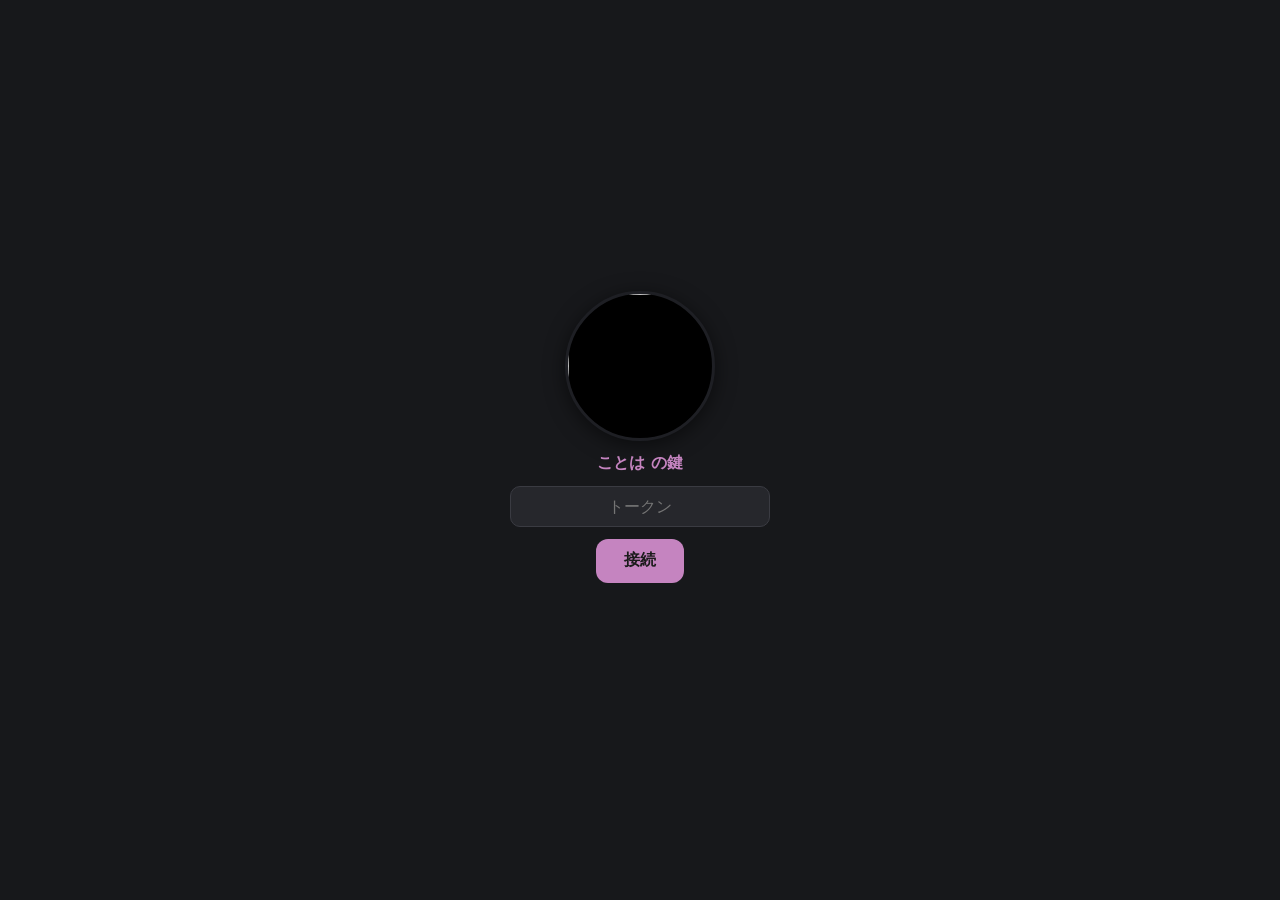
==== kotoha/static/index.html @ c05416b4 "ことは: 初回コミット 軽量なAIパートナー「ことは」の初期実装一式。 CUI/Web両対応のチャット、二層記憶（エピソード/意味）、タグ想起、 バックグラウンド固定化、Tailscale Serve" ====
<!doctype html>
<html lang="ja">
<head>
  <meta charset="utf-8">
  <meta name="viewport" content="width=device-width, initial-scale=1, viewport-fit=cover">
  <meta name="theme-color" content="#17181b">
  <meta name="apple-mobile-web-app-capable" content="yes">
  <meta name="apple-mobile-web-app-status-bar-style" content="black-translucent">
  <link rel="manifest" href="/static/manifest.webmanifest">
  <link rel="apple-touch-icon" href="/static/kotoha.png">
  <title>ことは</title>

  <style>
    :root {
      color-scheme: dark;

      --bg: #17181b;
      --panel: #1e1f24;
      --line: #2c2d33;
      --ink: #e9e7e2;
      --muted: #8a8a8a;
      --accent: #c584c0;

      --user-bg: #565b64;
      --ai-bg: #232429;
      --ai-line: #35363d;
      --input-bg: #26272c;
      --input-line: #3a3b42;

      --radius-sm: 8px;
      --radius-md: 12px;
      --radius-lg: 14px;

      --chat-max-width: 860px;
      --input-max-height: 120px;
    }

    *,
    *::before,
    *::after {
      box-sizing: border-box;
      margin: 0;
      padding: 0;
    }

    /* ===== Base ===== */
    html,
    body {
      width: 100%;
      height: 100%;
      overflow: hidden;
    }

    body {
      height: 100%;
      background: var(--bg);

      font-family:
        system-ui,
        -apple-system,
        BlinkMacSystemFont,
        "Segoe UI",
        "Hiragino Sans",
        "Noto Sans JP",
        sans-serif;

      display: flex;
      flex-direction: column;
      color: var(--ink);
    }

    #appShell {
      position: relative;

      width: 100%;
      height: var(--vv-height, 100dvh);

      display: flex;
      flex-direction: column;
      overflow: hidden;

      transform: translateY(var(--vv-top, 0px));
    }

    button,
    input,
    textarea {
      font: inherit;
    }

    /* ===== Header / Avatar ===== */
    header {
      flex: none;
      position: relative;
      z-index: 10;
      display: flex;
      align-items: center;
      justify-content: space-between;

      padding: 6px max(14px, env(safe-area-inset-right));
      padding-top: calc(6px + env(safe-area-inset-top));
      padding-left: max(14px, env(safe-area-inset-left));

      border-bottom: 1px solid #ffffff12;
      background: #1e1f24cc;
      backdrop-filter: blur(20px) saturate(140%);
      -webkit-backdrop-filter: blur(20px) saturate(140%);
    }
    
    .mini-avatar {
      flex: none;
      height: 140px;
      overflow: hidden;
      background: var(--bg);
    }

    .mini-avatar img {
      display: block;
      width: 100%;
      height: 100%;
      
      object-fit: contain;
      object-position: center bottom;
      transform-origin: center bottom;
      transition: opacity .2s ease;
    }

    .mini-avatar img.avatar-react {
      animation: avatar-react .28s ease-out;
    }

    .mini-avatar img.avatar-tap {
      animation: avatar-tap .18s ease-out;
    }

    @keyframes avatar-react {
      0%, 100% { transform: scale(1); }
      50%      { transform: scale(1.008); }
    }

    @keyframes avatar-tap {
      0%   { transform: scale(1); }
      50%  { transform: scale(.985); }
      100% { transform: scale(1); }
    }

    .h-left {
      display: flex;
      align-items: center;
      gap: 10px;
      min-height: 44px;

      border: 0;
      padding: 0;
      background: transparent;
      color: var(--accent);

      font-weight: 600;
      cursor: pointer;
    }

    .av {
      flex: none;
      border: 1px solid var(--ai-line);
      border-radius: 50%;
      object-fit: cover;
      object-position: 50% 15%;
      background: #000;
    }

    .h-av {
      width: 34px;
      height: 34px;
    }

    #mode {
      min-width: 0;
      overflow: hidden;
      text-overflow: ellipsis;
      white-space: nowrap;

      font-size: 11px;
      color: #777;
    }

    /* ===== Chat ===== */
    #log {
      flex: 1;
      min-height: 0;
      overflow-y: auto;
      overscroll-behavior: contain;
      scroll-behavior: smooth;

      display: flex;
      flex-direction: column;
      gap: 10px;

      width: 100%;
      max-width: var(--chat-max-width);
      margin: 0 auto;
      padding:
        14px
        max(14px, env(safe-area-inset-right))
        14px
        max(14px, env(safe-area-inset-left));
    }

    .msg {
      padding: 9px 13px;
      border-radius: var(--radius-lg);

      font-size: 16px;
      line-height: 1.55;
      white-space: pre-wrap;
      overflow-wrap: anywhere;
    }

    .msg[data-time]::after {
      content: attr(data-time);
      display: block;
      margin-top: 4px;

      text-align: right;
      font-size: 10px;
      color: var(--muted);
    }

    .user {
      align-self: flex-end;
      max-width: 84%;

      border-bottom-right-radius: 4px;
      background: var(--user-bg);
      color: #fff;
    }

    .user[data-time]::after {
      color: #ffffffaa;
    }

    .ai-row {
      align-self: flex-start;
      display: flex;
      align-items: flex-end;
      gap: 10px;
      max-width: 92%;
    }

    .ai-row .av {
      width: 38px;
      height: 38px;
    }

    .ai-row .msg {
      border: 1px solid var(--ai-line);
      border-bottom-left-radius: 4px;
      background: var(--ai-bg);
    }

    .typing {
      display: flex;
      gap: 5px;
      padding: 14px;
    }

    .typing i {
      width: 7px;
      height: 7px;
      border-radius: 50%;
      background: #9a9aa0;
      animation: typing-dot 1.2s infinite ease-in-out;
    }

    .typing i:nth-child(2) {
      animation-delay: .2s;
    }

    .typing i:nth-child(3) {
      animation-delay: .4s;
    }

    @keyframes typing-dot {
      0%,
      80%,
      100% {
        opacity: .25;
        transform: translateY(0);
      }

      40% {
        opacity: 1;
        transform: translateY(-3px);
      }
    }

    .sys {
      align-self: center;
      padding: 4px 10px;

      border-radius: var(--radius-sm);
      background: #ffffff14;
      color: #999;

      font-size: 12px;
    }

    .date-separator {
      display: flex;
      align-items: center;
      gap: 10px;
      margin: 8px 0;
      color: var(--muted);
      font-size: 11px;
    }

    .date-separator::before,
    .date-separator::after {
      content: "";
      flex: 1;
      height: 1px;
      background: var(--line);
    }

    /* ===== Composer ===== */
    #form {
      flex: none;
      width: 100%;
      padding:
        10px
        max(12px, env(safe-area-inset-right))
        calc(10px + env(safe-area-inset-bottom))
        max(12px, env(safe-area-inset-left));

      border-top: 1px solid var(--line);
      background: var(--panel);
    }

    .form-inner {
      position: relative;
      width: 100%;
      max-width: var(--chat-max-width);
      margin: 0 auto;
    }

    textarea {
      display: block;
      width: 100%;
      min-width: 0;
      max-height: var(--input-max-height);
      resize: none;
      overflow-y: auto;

      padding: 10px 48px 10px 12px;
      border: 1px solid var(--input-line);
      border-radius: 16px;
      outline: none;

      background: var(--input-bg);
      color: var(--ink);

      font-size: 16px;
      line-height: 1.45;
      field-sizing: content;

      transition:
        border-color .15s ease,
        box-shadow .15s ease;
    }

    textarea:focus {
      border-color: var(--accent);
      box-shadow: 0 0 0 2px color-mix(in srgb, var(--accent) 20%, transparent);
    }

    button {
      border: 0;
      color: inherit;
      font: inherit;
      cursor: pointer;
      -webkit-tap-highlight-color: transparent;
    }

    #gatebtn {
      min-width: 88px;
      min-height: 44px;
      padding: 0 18px;
      border-radius: var(--radius-md);
      background: var(--accent);
      color: #1b1b1b;
      font-weight: 600;
    }

    #send {
      position: absolute;
      right: 0;
      bottom: 0;
      width: 44px;
      height: 44px;
      min-width: 44px;
      min-height: 44px;
      padding: 0;
      display: grid;
      place-items: center;
      background: transparent;
      color: #17181b;
    }

    #send::before {
      content: "";
      position: absolute;
      width: 32px;
      height: 32px;
      border-radius: 50%;
      background: var(--accent);
      transition: opacity .15s ease, transform .1s ease;
    }

    #send svg {
      position: relative;
      z-index: 1;
      width: 17px;
      height: 17px;
      fill: none;
      stroke: currentColor;
      stroke-width: 2.2;
      stroke-linecap: round;
      stroke-linejoin: round;
    }

    #send:active::before { transform: scale(.94); }
    #send:disabled { cursor: default; }
    #send:disabled::before { opacity: .4; }

    button:focus-visible,
    input:focus-visible,
    textarea:focus-visible {
      outline: 2px solid var(--ink);
      outline-offset: 2px;
    }

    /* ===== Gate / Settings ===== */
    #gate {
      position: fixed;
      inset: 0;
      z-index: 20;

      display: flex;
      align-items: center;
      justify-content: center;
      flex-direction: column;
      gap: 12px;

      padding:
        calc(20px + env(safe-area-inset-top))
        20px
        calc(20px + env(safe-area-inset-bottom));

      background: var(--bg);
    }

    .gate-av {
      width: 150px;
      height: 150px;

      border: 3px solid var(--panel);
      box-shadow: 0 4px 20px #0008;
    }

    #gate .t {
      color: var(--accent);
      font-weight: 600;
    }

    #gate input {
      width: min(260px, 100%);
      padding: 10px;

      border: 1px solid var(--input-line);
      border-radius: 10px;
      outline: none;

      background: var(--input-bg);
      color: var(--ink);

      font-size: 16px;
      text-align: center;
    }

    #gateerr {
      min-height: 1.2em;
      color: #d88;
      font-size: 12px;
    }

    .identity {
      min-width: 0;
      display: flex;
      flex-direction: column;
      gap: 1px;
    }

    .name {
      color: var(--accent);
      font-size: 14px;
      font-weight: 650;
      line-height: 1.2;
    }

    .status {
      display: flex;
      align-items: center;
      gap: 5px;
      min-height: 14px;
      color: var(--muted);
      font-size: 10px;
      line-height: 1.2;
    }

    .status-dot {
      width: 6px;
      height: 6px;
      flex: none;
      border-radius: 50%;
      background: #7fba83;
      transition: background-color .2s ease, opacity .2s ease;
    }

    .status.thinking .status-dot {
      background: var(--accent);
      animation: pulse 1.2s ease-in-out infinite;
    }

    .status.offline .status-dot {
      background: #777;
      opacity: .7;
    }

    @keyframes pulse {
      0%, 100% { opacity: .45; }
      50% { opacity: 1; }
    }

    .overlay {
      position: fixed;
      inset: 0;
      z-index: 20;
      display: none;
      align-items: flex-end;
      justify-content: center;
      padding-top: calc(20px + env(safe-area-inset-top));
      background: #00000070;
    }

    .overlay.open { display: flex; }

    .sheet {
      width: min(100%, 520px);
      max-height: min(78dvh, 680px);
      overflow-y: auto;
      padding: 10px 16px calc(16px + env(safe-area-inset-bottom));
      border: 1px solid #ffffff12;
      border-bottom: 0;
      border-radius: 22px 22px 0 0;
      background: #202126f2;
      box-shadow: 0 -14px 40px #0005;
      backdrop-filter: blur(22px) saturate(135%);
      -webkit-backdrop-filter: blur(22px) saturate(135%);
    }

    .sheet-handle {
      width: 36px;
      height: 5px;
      margin: 0 auto 14px;
      border-radius: 999px;
      background: #ffffff28;
    }

    .profile {
      display: flex;
      align-items: center;
      gap: 12px;
      padding: 4px 2px 16px;
    }

    .profile .av { width: 56px; height: 56px; }
    .profile-title { font-size: 17px; font-weight: 650; }
    .profile-sub { margin-top: 3px; color: var(--muted); font-size: 12px; }

    .sheet-section {
      overflow: hidden;
      margin-top: 10px;
      border: 1px solid #ffffff0d;
      border-radius: 14px;
      background: #ffffff08;
    }

    .sheet-row {
      width: 100%;
      min-height: 48px;
      display: flex;
      align-items: center;
      justify-content: space-between;
      gap: 14px;
      padding: 0 14px;
      border-bottom: 1px solid #ffffff0d;
      background: transparent;
      color: var(--ink);
      text-align: left;
    }

    .sheet-row:last-child { border-bottom: 0; }
    .sheet-row.secondary { color: #d4a2d0; }
    .sheet-value { color: var(--muted); font-size: 12px; }

    .context-menu {
      position: fixed;
      z-index: 40;
      min-width: 160px;
      overflow: hidden;
      display: none;
      padding: 5px;
      border: 1px solid #ffffff16;
      border-radius: 14px;
      background: #28292eea;
      box-shadow: 0 12px 36px #0007;
      backdrop-filter: blur(18px) saturate(130%);
      -webkit-backdrop-filter: blur(18px) saturate(130%);
    }

    .context-menu.open { display: block; }

    .context-menu button {
      width: 100%;
      min-height: 42px;
      display: flex;
      align-items: center;
      gap: 9px;
      padding: 0 11px;
      border-radius: 10px;
      background: transparent;
      color: var(--ink);
      font-size: 14px;
      text-align: left;
    }

    .context-menu button:active { background: #ffffff12; }
    .reaction-mark { margin-top: 4px; color: var(--muted); font-size: 11px; text-align: right; }
    body.hide-time .msg[data-time]::after { display: none; }

    @media (display-mode: standalone) {
      header { padding-top: calc(6px + env(safe-area-inset-top)); }
    }


    .msg-enter {
      animation: msg-in .16s ease-out both;
    }

    @keyframes msg-in {
      from {
        opacity: 0;
        transform: translateY(4px);
      }
      to {
        opacity: 1;
        transform: translateY(0);
      }
    }

    /* ===== Utilities ===== */
    #jumpBottom {
      position: absolute;
      right: max(14px, env(safe-area-inset-right));
      bottom: calc(78px + env(safe-area-inset-bottom));
      z-index: 12;

      width: 38px;
      height: 38px;
      display: grid;
      place-items: center;

      border: 1px solid #ffffff14;
      border-radius: 50%;
      background: #27282dcc;
      color: var(--ink);

      box-shadow: 0 6px 18px #0005;
      backdrop-filter: blur(14px);
      -webkit-backdrop-filter: blur(14px);

      opacity: 0;
      pointer-events: none;
      transform: translateY(6px);

      transition:
        opacity .15s ease,
        transform .15s ease,
        background-color .15s ease;
    }

    #jumpBottom.show {
      opacity: 1;
      pointer-events: auto;
      transform: translateY(0);
    }

    #jumpBottom:active {
      background: #303136e6;
      transform: translateY(0) scale(.96);
    }

    #jumpBottom svg {
      width: 18px;
      height: 18px;
      fill: none;
      stroke: currentColor;
      stroke-width: 2;
      stroke-linecap: round;
      stroke-linejoin: round;
    }

    @media (prefers-contrast: more) {
      :root {
        --line: #484950;
        --ai-line: #55565e;
        --input-line: #5e6068;
        --ink: #fff;
      }

      #mode,
      .status,
      .msg[data-time]::after { color: #b8b8bd; }

      textarea:focus {
        border-color: var(--accent);
        box-shadow: 0 0 0 2px var(--accent);
      }
    }

    @media (prefers-reduced-motion: reduce) {
      *,
      *::before,
      *::after {
        scroll-behavior: auto !important;
        transition: none !important;
        animation-duration: .01ms !important;
        animation-iteration-count: 1 !important;
      }
    }
  </style>
</head>

<body>
  <div id="gate" aria-modal="true" role="dialog" aria-labelledby="gate-title">
    <img class="av gate-av" src="/static/kotoha.png" alt="">
    <div class="t" id="gate-title">ことは の鍵</div>
    <input
      id="token"
      type="password"
      placeholder="トークン"
      autocomplete="current-password"
      aria-describedby="gateerr"
    >
    <button id="gatebtn" type="button">接続</button>
    <div id="gateerr" role="alert"></div>
  </div>

<div id="appShell">

  <header>
    <button
      class="h-left"
      id="face"
      type="button"
      aria-label="ことはの設定を開く"
    >
      <img class="av h-av" src="/static/kotoha.png" alt="">
      <span class="identity">
        <span class="name">ことは</span>
        <span class="status" id="status">
          <span class="status-dot" aria-hidden="true"></span>
          <span id="statusText">いるよ</span>
        </span>
      </span>
    </button>
    <span id="mode" aria-live="polite"></span>
  </header>
  
  <section class="mini-avatar">
    <img id="miniAvatarImage"
       src="/static/avatar/kotoha_morning_sleepy.png"
       alt="ことは">
  </section>
  
  <main id="log" aria-live="polite" aria-relevant="additions"></main>


  <button id="jumpBottom" type="button" aria-label="最新メッセージへ移動">
    <svg viewBox="0 0 24 24" aria-hidden="true" focusable="false">
      <path d="M6 9l6 6 6-6"></path>
    </svg>
  </button>

  <form id="form">
    <div class="form-inner">
      <textarea
        id="input"
        rows="1"
        placeholder="なにか話す…"
        aria-label="メッセージ"
      ></textarea>
      <button id="send" type="submit" aria-label="送信">
        <svg viewBox="0 0 24 24" aria-hidden="true" focusable="false">
          <path d="M12 5l-6 6m6-6 6 6M12 5v14"></path>
        </svg>
      </button>
    </div>
  </form>

</div>

  <div class="overlay" id="settingsOverlay" aria-hidden="true">
    <section class="sheet" role="dialog" aria-modal="true" aria-labelledby="settingsTitle">
      <div class="sheet-handle" aria-hidden="true"></div>
      <div class="profile">
        <img class="av" src="/static/kotoha.png" alt="">
        <div>
          <div class="profile-title" id="settingsTitle">ことは</div>
          <div class="profile-sub" id="sheetStatus">いるよ</div>
        </div>
      </div>
      <div class="sheet-section">
        <button class="sheet-row" id="toggleTime" type="button">
          <span>メッセージ時刻</span>
          <span class="sheet-value" id="timeValue">表示</span>
        </button>
        <button class="sheet-row secondary" id="changeToken" type="button">
          <span>接続トークンを変更</span>
          <span aria-hidden="true">›</span>
        </button>
      </div>
    </section>
  </div>

  <div class="context-menu" id="contextMenu" role="menu" aria-hidden="true"></div>

  <script>
    // ===== DOM / State =====
    const $ = id => document.getElementById(id);

    const elements = {
      gate: $("gate"),
      gateButton: $("gatebtn"),
      gateError: $("gateerr"),
      tokenInput: $("token"),
      face: $("face"),
      status: $("status"),
      statusText: $("statusText"),
      sheetStatus: $("sheetStatus"),
      mode: $("mode"),
      log: $("log"),
      form: $("form"),
      input: $("input"),
      sendButton: $("send"),
      jumpBottom: $("jumpBottom"),
      settingsOverlay: $("settingsOverlay"),
      toggleTime: $("toggleTime"),
      timeValue: $("timeValue"),
      changeToken: $("changeToken"),
      contextMenu: $("contextMenu"),
    };

    const AVATAR_URL = "/static/kotoha.png";
    const MAX_INPUT_HEIGHT = 120;
    const LONG_PRESS_MS = 520;

    let token = localStorage.getItem("kotoha_token") || "";
    let longPressTimer = null;

    const preferences = {
      showTime: localStorage.getItem("kotoha_show_time") !== "0",
    };

    // ===== Mini avatar =====
    const avatarByTime = {
      morning: [
        "/static/avatar/kotoha_morning_sleepy.png",
        "/static/avatar/kotoha_morning_coffee.png",
      ],
      day: [
        "/static/avatar/kotoha_day_phone.png",
        "/static/avatar/kotoha_day_idle.png",
      ],
      afternoon: [
        "/static/avatar/kotoha_afternoon_nap.png",
        "/static/avatar/kotoha_snack.png",
      ],
      evening: [
        "/static/avatar/kotoha_evening_bath.png",
      ],
      night: [
        "/static/avatar/kotoha_night_game.png",
        "/static/avatar/kotoha_night_phone.png",
      ],
      sleep: [
        "/static/avatar/kotoha_sleep.png",
      ],
    };

    function getAvatarGroup() {
      const hour = new Date().getHours();

      if (hour >= 6 && hour < 11) return "morning";
      if (hour >= 11 && hour < 14) return "day";
      if (hour >= 14 && hour < 17) return "afternoon";
      if (hour >= 17 && hour < 21) return "evening";
      if (hour >= 21 || hour < 2) return "night";

      return "sleep";
    }

    function updateMiniAvatar() {
      const groupName = getAvatarGroup();
      const images = avatarByTime[groupName];

      // 日付 + 時間帯で1枚固定
      const now = new Date();
      const seed = now.getDate() + groupName.length;
      const index = seed % images.length;

      $("miniAvatarImage").src = images[index];
      scheduleBlink();
    }
    
    let blinkTimer = null;

    function getBlinkSrc(src) {
      return src.replace(".png", "_blink.png");
    }

    function scheduleBlink() {
      clearTimeout(blinkTimer);

      const delay = 8000 + Math.random() * 7000;

      blinkTimer = setTimeout(async () => {
        const image = $("miniAvatarImage");
        const normalSrc = image.src;
        const blinkSrc = getBlinkSrc(normalSrc);

        const preload = new Image();
        preload.src = blinkSrc;

        try {
          await preload.decode();

          image.src = blinkSrc;

          setTimeout(() => {
            image.src = normalSrc;
            scheduleBlink();
          }, 130);

        } catch {
          // blink画像が無い場合はそのまま
          scheduleBlink();
        }
      }, delay);
    }

    function reactAvatar(className = "avatar-react") {
      const image = $("miniAvatarImage");

      image.classList.remove(className);
      void image.offsetWidth;
      image.classList.add(className);
    }

    // ===== API =====
    function api(path, options = {}) {
      const headers = {
        ...(options.headers || {}),
        "X-Kotoha-Token": token,
      };
      const fetchOptions = { ...options, headers };

      if (options.body !== undefined) {
        headers["Content-Type"] = "application/json";
        fetchOptions.body = JSON.stringify(options.body);
      }
      return fetch(path, fetchOptions);
    }
    
    
    // ===== Date / Time =====
    let lastDateKey = null;

    function parseMessageDate(value) {
      if (!value) return new Date();

      const normalized = String(value)
        .trim()
        .replace(" ", "T")
        .replace(/(\.\d{3})\d+/, "$1");

      const date = new Date(normalized);
      return Number.isNaN(date.getTime()) ? new Date() : date;
    }

    function getDateKey(date) {
      return [
        date.getFullYear(),
        String(date.getMonth() + 1).padStart(2, "0"),
        String(date.getDate()).padStart(2, "0"),
      ].join("-");
    }

    function formatDateLabel(date) {
      const now = new Date();

      const today = new Date(
        now.getFullYear(), now.getMonth(), now.getDate()
      );

      const target = new Date(
        date.getFullYear(), date.getMonth(), date.getDate()
      );

      const days = Math.round((today - target) / 86400000);

      if (days === 0) return "今日";
      if (days === 1) return "昨日";

      if (date.getFullYear() === now.getFullYear()) {
        return `${date.getMonth() + 1}月${date.getDate()}日`;
      }

      return `${date.getFullYear()}年${date.getMonth() + 1}月${date.getDate()}日`;
    }

    function addDateSeparator(date) {
      const key = getDateKey(date);
      if (key === lastDateKey) return;

      const separator = document.createElement("div");
      separator.className = "date-separator";
      separator.textContent = formatDateLabel(date);

      elements.log.appendChild(separator);
      lastDateKey = key;
    }

    function formatTime(value) {
      const raw = value ? String(value).trim() : "";
      if (!raw) return "";

      const normalized = raw
        .replace(" ", "T")
        .replace(/(\.\d{3})\d+/, "$1");

      const date = new Date(normalized);
      if (Number.isNaN(date.getTime())) return "";

      const now = new Date();

      const startToday = new Date(
        now.getFullYear(), now.getMonth(), now.getDate()
      );

      const startTarget = new Date(
        date.getFullYear(), date.getMonth(), date.getDate()
      );

      const days =
        Math.round((startToday - startTarget) / 86400000);

      const time = date.toLocaleTimeString("ja-JP", {
        hour: "2-digit",
        minute: "2-digit",
        hour12: false,
      });

      if (days === 0) return time;
      if (days === 1) return `昨日 ${time}`;

      if (days > 1 && days < 7) {
        const weekday = date.toLocaleDateString("ja-JP", {
          weekday: "short",
        });
        return `${weekday} ${time}`;
      }

      if (date.getFullYear() === now.getFullYear()) {
        return `${date.getMonth() + 1}/${date.getDate()} ${time}`;
      }

      return `${date.getFullYear()}/${date.getMonth() + 1}/${date.getDate()} ${time}`;
    }

    // ===== Chat UI =====
    function setStatus(label, state = "online") {
      elements.status.classList.remove("thinking", "offline");
      if (state !== "online") elements.status.classList.add(state);
      elements.statusText.textContent = label;
      elements.sheetStatus.textContent = label;
    }

    function applyPreferences() {
      document.body.classList.toggle("hide-time", !preferences.showTime);
      elements.timeValue.textContent = preferences.showTime ? "表示" : "非表示";
    }

    function isNearBottom(threshold = 80) {
      const distance =
        elements.log.scrollHeight -
        elements.log.scrollTop -
        elements.log.clientHeight;

      return distance <= threshold;
    }

    function updateJumpButton() {
      elements.jumpBottom.classList.toggle("show", !isNearBottom());
    }

    function scrollToBottom(behavior = "auto") {
      elements.log.scrollTo({
        top: elements.log.scrollHeight,
        behavior,
      });

      requestAnimationFrame(updateJumpButton);
    }

    function createAvatar() {
      const avatar = document.createElement("img");
      avatar.className = "av";
      avatar.src = AVATAR_URL;
      avatar.alt = "";
      return avatar;
    }

    function createMessageBubble(role, text, iso) {
      const bubble = document.createElement("div");
      bubble.className = "msg";
      bubble.dataset.role = role;
      bubble.dataset.text = text;
      bubble.textContent = text;

      if (iso !== false && role !== "system" && role !== "sys") {
        bubble.dataset.time = formatTime(iso);
      }

      bindMessageInteractions(bubble);
      return bubble;
    }

    function addMessage(role, text, iso) {
      const shouldFollow = isNearBottom();
      
    if (iso !== false) {
      const date = parseMessageDate(iso);
      addDateSeparator(date);
    }

      let element;
      let bubble;

      if (role === "assistant") {
        element = document.createElement("div");
        element.className = "ai-row";
        bubble = createMessageBubble(role, text, iso);
        element.append(createAvatar(), bubble);
      } else {
        bubble = createMessageBubble(role, text, role === "user" ? iso : false);
        bubble.classList.add(role === "user" ? "user" : "sys");
        element = bubble;
      }

      bubble.classList.add("msg-enter");
      elements.log.appendChild(element);

      if (shouldFollow) {
        scrollToBottom();
      } else {
        updateJumpButton();
      }

      return bubble;
    }

    function addTypingIndicator() {
      const bubble = addMessage("assistant", "", false);
      bubble.classList.add("typing");
      bubble.removeAttribute("data-text");
      bubble.replaceChildren(
        document.createElement("i"),
        document.createElement("i"),
        document.createElement("i"),
      );
      return bubble.closest(".ai-row");
    }

    function resizeInput() {
      elements.input.style.height = "auto";
      elements.input.style.height = `${Math.min(elements.input.scrollHeight, MAX_INPUT_HEIGHT)}px`;
    }

    async function copyText(text) {
      try {
        await navigator.clipboard.writeText(text);
      } catch {
        const helper = document.createElement("textarea");
        helper.value = text;
        helper.style.position = "fixed";
        helper.style.opacity = "0";
        document.body.appendChild(helper);
        helper.select();
        document.execCommand("copy");
        helper.remove();
      }
    }

    function markReaction(bubble, reaction) {
      bubble.querySelector(".reaction-mark")?.remove();
      const mark = document.createElement("div");
      mark.className = "reaction-mark";
      mark.textContent = reaction;
      bubble.appendChild(mark);
    }

    function closeContextMenu() {
      elements.contextMenu.classList.remove("open");
      elements.contextMenu.setAttribute("aria-hidden", "true");
      elements.contextMenu.replaceChildren();
    }

    function addContextAction(label, action) {
      const button = document.createElement("button");
      button.type = "button";
      button.role = "menuitem";
      button.textContent = label;
      button.addEventListener("click", async () => {
        reactAvatar("avatar-tap");
        await action();
        closeContextMenu();
      });
      elements.contextMenu.appendChild(button);
    }

    function openContextMenu(bubble, x, y) {
      if (bubble.classList.contains("typing")) return;
      closeContextMenu();

      const role = bubble.dataset.role;
      const text = bubble.dataset.text || "";
      addContextAction("コピー", () => copyText(text));

      if (role === "assistant") {
        addContextAction("👍 良い", () => markReaction(bubble, "👍"));
        addContextAction("👎 微妙", () => markReaction(bubble, "👎"));
      }

      if (role === "user") {
        addContextAction("編集して再送", () => {
          elements.input.value = text;
          resizeInput();
          elements.input.focus();
        });
      }

      elements.contextMenu.classList.add("open");
      elements.contextMenu.setAttribute("aria-hidden", "false");
      const rect = elements.contextMenu.getBoundingClientRect();
      const pad = 10;
      const left = Math.min(Math.max(pad, x - rect.width / 2), window.innerWidth - rect.width - pad);
      const top = Math.min(Math.max(pad, y - rect.height - 12), window.innerHeight - rect.height - pad);
      elements.contextMenu.style.left = `${left}px`;
      elements.contextMenu.style.top = `${top}px`;
    }

    function bindMessageInteractions(bubble) {
      bubble.addEventListener("contextmenu", event => {
        event.preventDefault();
        openContextMenu(bubble, event.clientX, event.clientY);
      });

      bubble.addEventListener("pointerdown", event => {
        if (event.pointerType !== "touch") return;
        clearTimeout(longPressTimer);
        const x = event.clientX;
        const y = event.clientY;
        longPressTimer = setTimeout(() => openContextMenu(bubble, x, y), LONG_PRESS_MS);
      });

      const cancel = () => {
        clearTimeout(longPressTimer);
        longPressTimer = null;
      };
      bubble.addEventListener("pointerup", cancel);
      bubble.addEventListener("pointercancel", cancel);
      bubble.addEventListener("pointermove", cancel);
    }

    function openSettings() {
      closeContextMenu();
      elements.settingsOverlay.classList.add("open");
      elements.settingsOverlay.setAttribute("aria-hidden", "false");
    }

    function closeSettings() {
      elements.settingsOverlay.classList.remove("open");
      elements.settingsOverlay.setAttribute("aria-hidden", "true");
    }

    // ===== Session / Chat =====
    async function loadHistory() {
      const response = await api("/api/history");
      if (response.status === 401) return false;
      if (!response.ok) throw new Error(`history:${response.status}`);

      const rows = await response.json();
      
      elements.log.replaceChildren();
      lastDateKey = null;
      
      rows.forEach(message => addMessage(message.role, message.text, message.created_at));
      scrollToBottom();
      return true;
    }

    async function unlock() {
      token = elements.tokenInput.value.trim();
      elements.gateError.textContent = "";
      try {
        if (!await loadHistory()) {
          elements.gateError.textContent = "トークンが違います";
          return;
        }
        localStorage.setItem("kotoha_token", token);
        elements.gate.style.display = "none";
        setStatus("いるよ");
        elements.input.focus();
      } catch {
        setStatus("接続できない", "offline");
        elements.gateError.textContent = "接続できませんでした";
      }
    }

    async function send() {
      const text = elements.input.value.trim();
      if (!text || elements.sendButton.disabled) return;

      closeContextMenu();
      elements.input.value = "";
      resizeInput();
      addMessage("user", text);
      reactAvatar();
      elements.sendButton.disabled = true;
      setStatus("考え中…", "thinking");
      const typingRow = addTypingIndicator();

      try {
        const response = await api("/api/chat", { method: "POST", body: { text } });
        typingRow?.remove();

        if (!response.ok) {
          const error = await response.json().catch(() => ({}));
          addMessage("system", "[エラー] " + (error.detail || response.status));
          setStatus("いるよ");
          return;
        }

        const data = await response.json();
        // ことは側から始まる会話も、通常のAIメッセージとして同じ見た目で扱う。
        addMessage("assistant", data.reply);
        reactAvatar();
        elements.mode.textContent = data.mode || "";
        setStatus("いるよ");
      } catch {
        typingRow?.remove();
        addMessage("system", "[エラー] 通信失敗");
        setStatus("接続できない", "offline");
      } finally {
        elements.sendButton.disabled = false;
        elements.input.focus();
      }
    }

    // ===== Events =====
    elements.gateButton.addEventListener("click", unlock);
    elements.tokenInput.addEventListener("keydown", event => {
      if (event.key === "Enter") { event.preventDefault(); unlock(); }
    });

    elements.face.addEventListener("click", openSettings);
    elements.settingsOverlay.addEventListener("click", event => {
      if (event.target === elements.settingsOverlay) closeSettings();
    });

    elements.toggleTime.addEventListener("click", () => {
      preferences.showTime = !preferences.showTime;
      localStorage.setItem("kotoha_show_time", preferences.showTime ? "1" : "0");
      // ===== Initialize =====
    applyPreferences();
      updateJumpButton();
    });

    elements.changeToken.addEventListener("click", () => {
      localStorage.removeItem("kotoha_token");
      token = "";
      closeSettings();
      elements.tokenInput.value = "";
      elements.gate.style.display = "flex";
      elements.tokenInput.focus();
    });

    elements.log.addEventListener("scroll", updateJumpButton, { passive: true });

    elements.jumpBottom.addEventListener("click", () => {
      scrollToBottom("smooth");
    });


    elements.input.addEventListener("input", resizeInput);
    elements.input.addEventListener("keydown", event => {
      if (event.key === "Enter" && !event.shiftKey && !event.isComposing) {
        event.preventDefault();
        send();
      }
    });
    elements.form.addEventListener("submit", event => { event.preventDefault(); send(); });

    document.addEventListener("pointerdown", event => {
      if (elements.contextMenu.classList.contains("open") && !elements.contextMenu.contains(event.target)) {
        closeContextMenu();
      }
    });

    document.addEventListener("keydown", event => {
      if (event.key === "Escape") {
        closeContextMenu();
        closeSettings();
      }
    });
    window.addEventListener("resize", closeContextMenu);

    // ===== iOS Visual Viewport =====
    let viewportRaf = null;

    function syncVisualViewport() {
      if (viewportRaf) return;

      viewportRaf = requestAnimationFrame(() => {
        const viewport = window.visualViewport;

        const height = viewport?.height ?? window.innerHeight;
        const top = viewport?.offsetTop ?? 0;

        document.documentElement.style.setProperty(
          "--vv-height",
          `${Math.round(height)}px`
        );

        document.documentElement.style.setProperty(
          "--vv-top",
          `${Math.round(top)}px`
        );

        viewportRaf = null;
      });
    }

    syncVisualViewport();
    window.visualViewport?.addEventListener("resize", syncVisualViewport);
    window.visualViewport?.addEventListener("scroll", syncVisualViewport);


    applyPreferences();
    updateMiniAvatar();
    
    setInterval(updateMiniAvatar, 30 * 60 * 1000);

    (async () => {
      if (!token) {
        elements.tokenInput.focus();
        return;
      }
      try {
        if (await loadHistory()) {
          elements.gate.style.display = "none";
          setStatus("いるよ");
          elements.input.focus();
          return;
        }
      } catch {
        setStatus("接続できない", "offline");
      }
      token = "";
      elements.tokenInput.focus();
    })();
  </script>
</body>
</html>
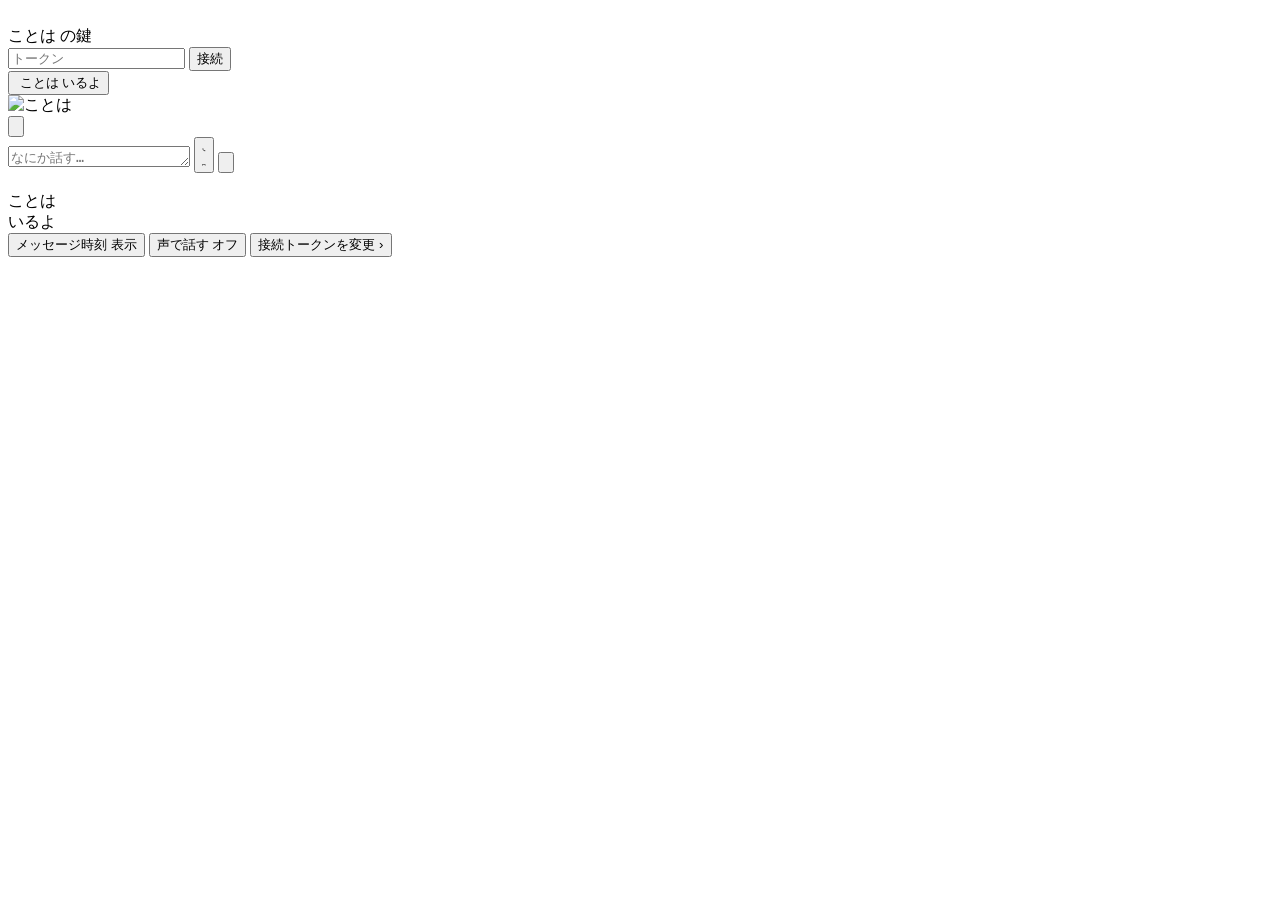
==== commit e1b1ea98: "画面を html / css / js の3つに分ける 1717行の index.html に構造と見た目と処理が同居していて、目的の場所を 探すのに毎回スクロールしていた。style.css と a" ====
--- a/kotoha/static/index.html
+++ b/kotoha/static/index.html
@@ -9,745 +9,7 @@
   <link rel="manifest" href="/static/manifest.webmanifest">
   <link rel="apple-touch-icon" href="/static/kotoha.png">
   <title>ことは</title>
-
-  <style>
-    :root {
-      color-scheme: dark;
-
-      --bg: #17181b;
-      --panel: #1e1f24;
-      --line: #2c2d33;
-      --ink: #e9e7e2;
-      --muted: #8a8a8a;
-      --accent: #c584c0;
-
-      --user-bg: #565b64;
-      --ai-bg: #232429;
-      --ai-line: #35363d;
-      --input-bg: #26272c;
-      --input-line: #3a3b42;
-
-      --radius-sm: 8px;
-      --radius-md: 12px;
-      --radius-lg: 14px;
-
-      --chat-max-width: 860px;
-      --input-max-height: 120px;
-    }
-
-    *,
-    *::before,
-    *::after {
-      box-sizing: border-box;
-      margin: 0;
-      padding: 0;
-    }
-
-    /* ===== Base ===== */
-    html,
-    body {
-      width: 100%;
-      height: 100%;
-      overflow: hidden;
-    }
-
-    body {
-      height: 100%;
-      background: var(--bg);
-
-      font-family:
-        system-ui,
-        -apple-system,
-        BlinkMacSystemFont,
-        "Segoe UI",
-        "Hiragino Sans",
-        "Noto Sans JP",
-        sans-serif;
-
-      display: flex;
-      flex-direction: column;
-      color: var(--ink);
-    }
-
-    #appShell {
-      position: relative;
-
-      width: 100%;
-      height: var(--vv-height, 100dvh);
-
-      display: flex;
-      flex-direction: column;
-      overflow: hidden;
-
-      transform: translateY(var(--vv-top, 0px));
-    }
-
-    button,
-    input,
-    textarea {
-      font: inherit;
-    }
-
-    /* ===== Header / Avatar ===== */
-    header {
-      flex: none;
-      position: relative;
-      z-index: 10;
-      display: flex;
-      align-items: center;
-      justify-content: space-between;
-
-      padding: 6px max(14px, env(safe-area-inset-right));
-      padding-top: calc(6px + env(safe-area-inset-top));
-      padding-left: max(14px, env(safe-area-inset-left));
-
-      border-bottom: 1px solid #ffffff12;
-      background: #1e1f24cc;
-      backdrop-filter: blur(20px) saturate(140%);
-      -webkit-backdrop-filter: blur(20px) saturate(140%);
-    }
-    
-    .mini-avatar {
-      flex: none;
-      height: 140px;
-      overflow: hidden;
-      background: var(--bg);
-    }
-
-    .mini-avatar img {
-      display: block;
-      width: 100%;
-      height: 100%;
-      
-      object-fit: contain;
-      object-position: center bottom;
-      transform-origin: center bottom;
-      transition: opacity .2s ease;
-    }
-
-    .mini-avatar img.avatar-react {
-      animation: avatar-react .28s ease-out;
-    }
-
-    .mini-avatar img.avatar-tap {
-      animation: avatar-tap .18s ease-out;
-    }
-
-    @keyframes avatar-react {
-      0%, 100% { transform: scale(1); }
-      50%      { transform: scale(1.008); }
-    }
-
-    @keyframes avatar-tap {
-      0%   { transform: scale(1); }
-      50%  { transform: scale(.985); }
-      100% { transform: scale(1); }
-    }
-
-    .h-left {
-      display: flex;
-      align-items: center;
-      gap: 10px;
-      min-height: 44px;
-
-      border: 0;
-      padding: 0;
-      background: transparent;
-      color: var(--accent);
-
-      font-weight: 600;
-      cursor: pointer;
-    }
-
-    .av {
-      flex: none;
-      border: 1px solid var(--ai-line);
-      border-radius: 50%;
-      object-fit: cover;
-      object-position: 50% 15%;
-      background: #000;
-    }
-
-    .h-av {
-      width: 34px;
-      height: 34px;
-    }
-
-    #mode {
-      min-width: 0;
-      overflow: hidden;
-      text-overflow: ellipsis;
-      white-space: nowrap;
-
-      font-size: 11px;
-      color: #777;
-    }
-
-    /* ===== Chat ===== */
-    #log {
-      flex: 1;
-      min-height: 0;
-      overflow-y: auto;
-      overscroll-behavior: contain;
-      scroll-behavior: smooth;
-
-      display: flex;
-      flex-direction: column;
-      gap: 10px;
-
-      width: 100%;
-      max-width: var(--chat-max-width);
-      margin: 0 auto;
-      padding:
-        14px
-        max(14px, env(safe-area-inset-right))
-        14px
-        max(14px, env(safe-area-inset-left));
-    }
-
-    .msg {
-      padding: 9px 13px;
-      border-radius: var(--radius-lg);
-
-      font-size: 16px;
-      line-height: 1.55;
-      white-space: pre-wrap;
-      overflow-wrap: anywhere;
-    }
-
-    .msg[data-time]::after {
-      content: attr(data-time);
-      display: block;
-      margin-top: 4px;
-
-      text-align: right;
-      font-size: 10px;
-      color: var(--muted);
-    }
-
-    .user {
-      align-self: flex-end;
-      max-width: 84%;
-
-      border-bottom-right-radius: 4px;
-      background: var(--user-bg);
-      color: #fff;
-    }
-
-    .user[data-time]::after {
-      color: #ffffffaa;
-    }
-
-    .ai-row {
-      align-self: flex-start;
-      display: flex;
-      align-items: flex-end;
-      gap: 10px;
-      max-width: 92%;
-    }
-
-    .ai-row .av {
-      width: 38px;
-      height: 38px;
-    }
-
-    .ai-row .msg {
-      border: 1px solid var(--ai-line);
-      border-bottom-left-radius: 4px;
-      background: var(--ai-bg);
-    }
-
-    .typing {
-      display: flex;
-      gap: 5px;
-      padding: 14px;
-    }
-
-    .typing i {
-      width: 7px;
-      height: 7px;
-      border-radius: 50%;
-      background: #9a9aa0;
-      animation: typing-dot 1.2s infinite ease-in-out;
-    }
-
-    .typing i:nth-child(2) {
-      animation-delay: .2s;
-    }
-
-    .typing i:nth-child(3) {
-      animation-delay: .4s;
-    }
-
-    @keyframes typing-dot {
-      0%,
-      80%,
-      100% {
-        opacity: .25;
-        transform: translateY(0);
-      }
-
-      40% {
-        opacity: 1;
-        transform: translateY(-3px);
-      }
-    }
-
-    .sys {
-      align-self: center;
-      padding: 4px 10px;
-
-      border-radius: var(--radius-sm);
-      background: #ffffff14;
-      color: #999;
-
-      font-size: 12px;
-    }
-
-    .date-separator {
-      display: flex;
-      align-items: center;
-      gap: 10px;
-      margin: 8px 0;
-      color: var(--muted);
-      font-size: 11px;
-    }
-
-    .date-separator::before,
-    .date-separator::after {
-      content: "";
-      flex: 1;
-      height: 1px;
-      background: var(--line);
-    }
-
-    /* ===== Composer ===== */
-    #form {
-      flex: none;
-      width: 100%;
-      padding:
-        10px
-        max(12px, env(safe-area-inset-right))
-        calc(10px + env(safe-area-inset-bottom))
-        max(12px, env(safe-area-inset-left));
-
-      border-top: 1px solid var(--line);
-      background: var(--panel);
-    }
-
-    .form-inner {
-      position: relative;
-      width: 100%;
-      max-width: var(--chat-max-width);
-      margin: 0 auto;
-    }
-
-    textarea {
-      display: block;
-      width: 100%;
-      min-width: 0;
-      max-height: var(--input-max-height);
-      resize: none;
-      overflow-y: auto;
-
-      padding: 10px 48px 10px 12px;
-      border: 1px solid var(--input-line);
-      border-radius: 16px;
-      outline: none;
-
-      background: var(--input-bg);
-      color: var(--ink);
-
-      font-size: 16px;
-      line-height: 1.45;
-      field-sizing: content;
-
-      transition:
-        border-color .15s ease,
-        box-shadow .15s ease;
-    }
-
-    textarea:focus {
-      border-color: var(--accent);
-      box-shadow: 0 0 0 2px color-mix(in srgb, var(--accent) 20%, transparent);
-    }
-
-    button {
-      border: 0;
-      color: inherit;
-      font: inherit;
-      cursor: pointer;
-      -webkit-tap-highlight-color: transparent;
-    }
-
-    #gatebtn {
-      min-width: 88px;
-      min-height: 44px;
-      padding: 0 18px;
-      border-radius: var(--radius-md);
-      background: var(--accent);
-      color: #1b1b1b;
-      font-weight: 600;
-    }
-
-    #send {
-      position: absolute;
-      right: 0;
-      bottom: 0;
-      width: 44px;
-      height: 44px;
-      min-width: 44px;
-      min-height: 44px;
-      padding: 0;
-      display: grid;
-      place-items: center;
-      background: transparent;
-      color: #17181b;
-    }
-
-    #send::before {
-      content: "";
-      position: absolute;
-      width: 32px;
-      height: 32px;
-      border-radius: 50%;
-      background: var(--accent);
-      transition: opacity .15s ease, transform .1s ease;
-    }
-
-    #send svg {
-      position: relative;
-      z-index: 1;
-      width: 17px;
-      height: 17px;
-      fill: none;
-      stroke: currentColor;
-      stroke-width: 2.2;
-      stroke-linecap: round;
-      stroke-linejoin: round;
-    }
-
-    #send:active::before { transform: scale(.94); }
-    #send:disabled { cursor: default; }
-    #send:disabled::before { opacity: .4; }
-
-    button:focus-visible,
-    input:focus-visible,
-    textarea:focus-visible {
-      outline: 2px solid var(--ink);
-      outline-offset: 2px;
-    }
-
-    /* ===== Gate / Settings ===== */
-    #gate {
-      position: fixed;
-      inset: 0;
-      z-index: 20;
-
-      display: flex;
-      align-items: center;
-      justify-content: center;
-      flex-direction: column;
-      gap: 12px;
-
-      padding:
-        calc(20px + env(safe-area-inset-top))
-        20px
-        calc(20px + env(safe-area-inset-bottom));
-
-      background: var(--bg);
-    }
-
-    .gate-av {
-      width: 150px;
-      height: 150px;
-
-      border: 3px solid var(--panel);
-      box-shadow: 0 4px 20px #0008;
-    }
-
-    #gate .t {
-      color: var(--accent);
-      font-weight: 600;
-    }
-
-    #gate input {
-      width: min(260px, 100%);
-      padding: 10px;
-
-      border: 1px solid var(--input-line);
-      border-radius: 10px;
-      outline: none;
-
-      background: var(--input-bg);
-      color: var(--ink);
-
-      font-size: 16px;
-      text-align: center;
-    }
-
-    #gateerr {
-      min-height: 1.2em;
-      color: #d88;
-      font-size: 12px;
-    }
-
-    .identity {
-      min-width: 0;
-      display: flex;
-      flex-direction: column;
-      gap: 1px;
-    }
-
-    .name {
-      color: var(--accent);
-      font-size: 14px;
-      font-weight: 650;
-      line-height: 1.2;
-    }
-
-    .status {
-      display: flex;
-      align-items: center;
-      gap: 5px;
-      min-height: 14px;
-      color: var(--muted);
-      font-size: 10px;
-      line-height: 1.2;
-    }
-
-    .status-dot {
-      width: 6px;
-      height: 6px;
-      flex: none;
-      border-radius: 50%;
-      background: #7fba83;
-      transition: background-color .2s ease, opacity .2s ease;
-    }
-
-    .status.thinking .status-dot {
-      background: var(--accent);
-      animation: pulse 1.2s ease-in-out infinite;
-    }
-
-    .status.offline .status-dot {
-      background: #777;
-      opacity: .7;
-    }
-
-    @keyframes pulse {
-      0%, 100% { opacity: .45; }
-      50% { opacity: 1; }
-    }
-
-    .overlay {
-      position: fixed;
-      inset: 0;
-      z-index: 20;
-      display: none;
-      align-items: flex-end;
-      justify-content: center;
-      padding-top: calc(20px + env(safe-area-inset-top));
-      background: #00000070;
-    }
-
-    .overlay.open { display: flex; }
-
-    .sheet {
-      width: min(100%, 520px);
-      max-height: min(78dvh, 680px);
-      overflow-y: auto;
-      padding: 10px 16px calc(16px + env(safe-area-inset-bottom));
-      border: 1px solid #ffffff12;
-      border-bottom: 0;
-      border-radius: 22px 22px 0 0;
-      background: #202126f2;
-      box-shadow: 0 -14px 40px #0005;
-      backdrop-filter: blur(22px) saturate(135%);
-      -webkit-backdrop-filter: blur(22px) saturate(135%);
-    }
-
-    .sheet-handle {
-      width: 36px;
-      height: 5px;
-      margin: 0 auto 14px;
-      border-radius: 999px;
-      background: #ffffff28;
-    }
-
-    .profile {
-      display: flex;
-      align-items: center;
-      gap: 12px;
-      padding: 4px 2px 16px;
-    }
-
-    .profile .av { width: 56px; height: 56px; }
-    .profile-title { font-size: 17px; font-weight: 650; }
-    .profile-sub { margin-top: 3px; color: var(--muted); font-size: 12px; }
-
-    .sheet-section {
-      overflow: hidden;
-      margin-top: 10px;
-      border: 1px solid #ffffff0d;
-      border-radius: 14px;
-      background: #ffffff08;
-    }
-
-    .sheet-row {
-      width: 100%;
-      min-height: 48px;
-      display: flex;
-      align-items: center;
-      justify-content: space-between;
-      gap: 14px;
-      padding: 0 14px;
-      border-bottom: 1px solid #ffffff0d;
-      background: transparent;
-      color: var(--ink);
-      text-align: left;
-    }
-
-    .sheet-row:last-child { border-bottom: 0; }
-    .sheet-row.secondary { color: #d4a2d0; }
-    .sheet-value { color: var(--muted); font-size: 12px; }
-
-    .context-menu {
-      position: fixed;
-      z-index: 40;
-      min-width: 160px;
-      overflow: hidden;
-      display: none;
-      padding: 5px;
-      border: 1px solid #ffffff16;
-      border-radius: 14px;
-      background: #28292eea;
-      box-shadow: 0 12px 36px #0007;
-      backdrop-filter: blur(18px) saturate(130%);
-      -webkit-backdrop-filter: blur(18px) saturate(130%);
-    }
-
-    .context-menu.open { display: block; }
-
-    .context-menu button {
-      width: 100%;
-      min-height: 42px;
-      display: flex;
-      align-items: center;
-      gap: 9px;
-      padding: 0 11px;
-      border-radius: 10px;
-      background: transparent;
-      color: var(--ink);
-      font-size: 14px;
-      text-align: left;
-    }
-
-    .context-menu button:active { background: #ffffff12; }
-    .reaction-mark { margin-top: 4px; color: var(--muted); font-size: 11px; text-align: right; }
-    body.hide-time .msg[data-time]::after { display: none; }
-
-    @media (display-mode: standalone) {
-      header { padding-top: calc(6px + env(safe-area-inset-top)); }
-    }
-
-
-    .msg-enter {
-      animation: msg-in .16s ease-out both;
-    }
-
-    @keyframes msg-in {
-      from {
-        opacity: 0;
-        transform: translateY(4px);
-      }
-      to {
-        opacity: 1;
-        transform: translateY(0);
-      }
-    }
-
-    /* ===== Utilities ===== */
-    #jumpBottom {
-      position: absolute;
-      right: max(14px, env(safe-area-inset-right));
-      bottom: calc(78px + env(safe-area-inset-bottom));
-      z-index: 12;
-
-      width: 38px;
-      height: 38px;
-      display: grid;
-      place-items: center;
-
-      border: 1px solid #ffffff14;
-      border-radius: 50%;
-      background: #27282dcc;
-      color: var(--ink);
-
-      box-shadow: 0 6px 18px #0005;
-      backdrop-filter: blur(14px);
-      -webkit-backdrop-filter: blur(14px);
-
-      opacity: 0;
-      pointer-events: none;
-      transform: translateY(6px);
-
-      transition:
-        opacity .15s ease,
-        transform .15s ease,
-        background-color .15s ease;
-    }
-
-    #jumpBottom.show {
-      opacity: 1;
-      pointer-events: auto;
-      transform: translateY(0);
-    }
-
-    #jumpBottom:active {
-      background: #303136e6;
-      transform: translateY(0) scale(.96);
-    }
-
-    #jumpBottom svg {
-      width: 18px;
-      height: 18px;
-      fill: none;
-      stroke: currentColor;
-      stroke-width: 2;
-      stroke-linecap: round;
-      stroke-linejoin: round;
-    }
-
-    @media (prefers-contrast: more) {
-      :root {
-        --line: #484950;
-        --ai-line: #55565e;
-        --input-line: #5e6068;
-        --ink: #fff;
-      }
-
-      #mode,
-      .status,
-      .msg[data-time]::after { color: #b8b8bd; }
-
-      textarea:focus {
-        border-color: var(--accent);
-        box-shadow: 0 0 0 2px var(--accent);
-      }
-    }
-
-    @media (prefers-reduced-motion: reduce) {
-      *,
-      *::before,
-      *::after {
-        scroll-behavior: auto !important;
-        transition: none !important;
-        animation-duration: .01ms !important;
-        animation-iteration-count: 1 !important;
-      }
-    }
-  </style>
+  <link rel="stylesheet" href="/static/style.css">
 </head>
 
 <body>
@@ -765,59 +27,66 @@
     <div id="gateerr" role="alert"></div>
   </div>
 
-<div id="appShell">
+  <div id="appShell">
 
-  <header>
-    <button
-      class="h-left"
-      id="face"
-      type="button"
-      aria-label="ことはの設定を開く"
-    >
-      <img class="av h-av" src="/static/kotoha.png" alt="">
-      <span class="identity">
-        <span class="name">ことは</span>
-        <span class="status" id="status">
-          <span class="status-dot" aria-hidden="true"></span>
-          <span id="statusText">いるよ</span>
+    <header>
+      <button
+        class="h-left"
+        id="face"
+        type="button"
+        aria-label="ことはの設定を開く"
+      >
+        <img class="av h-av" src="/static/kotoha.png" alt="">
+        <span class="identity">
+          <span class="name">ことは</span>
+          <span class="status" id="status">
+            <span class="status-dot" aria-hidden="true"></span>
+            <span id="statusText">いるよ</span>
+          </span>
         </span>
-      </span>
+      </button>
+      <span id="mode" aria-live="polite"></span>
+    </header>
+
+    <section class="mini-avatar">
+      <img id="miniAvatarImage"
+         src="/static/avatar/kotoha_morning_sleepy.png"
+         alt="ことは">
+    </section>
+
+    <main id="log" aria-live="polite" aria-relevant="additions"></main>
+
+    <button id="jumpBottom" type="button" aria-label="最新メッセージへ移動">
+      <svg viewBox="0 0 24 24" aria-hidden="true" focusable="false">
+        <path d="M6 9l6 6 6-6"></path>
+      </svg>
     </button>
-    <span id="mode" aria-live="polite"></span>
-  </header>
-  
-  <section class="mini-avatar">
-    <img id="miniAvatarImage"
-       src="/static/avatar/kotoha_morning_sleepy.png"
-       alt="ことは">
-  </section>
-  
-  <main id="log" aria-live="polite" aria-relevant="additions"></main>
 
+    <form id="form">
+      <div class="form-inner">
+        <textarea
+          id="input"
+          rows="1"
+          placeholder="なにか話す…"
+          aria-label="メッセージ"
+        ></textarea>
+        <button id="call" type="button" aria-label="通話をはじめる" aria-pressed="false">
+          <svg class="icon-call" viewBox="0 0 24 24" aria-hidden="true" focusable="false">
+            <path d="M20.01 15.38c-1.23 0-2.42-.2-3.53-.56a.977.977 0 0 0-1.01.24l-1.57 1.97a15.045 15.045 0 0 1-6.59-6.59l1.95-1.66c.27-.28.35-.67.24-1.02-.37-1.11-.56-2.3-.56-3.53 0-.54-.45-.99-.99-.99H4.19C3.65 3.24 3 3.24 3 3.99 3 13.28 10.73 21 20.01 21c.71 0 .99-.63.99-1.18v-3.45c0-.54-.45-.99-.99-.99z"></path>
+          </svg>
+          <svg class="icon-hangup" viewBox="0 0 24 24" aria-hidden="true" focusable="false">
+            <path d="M12 9c-1.6 0-3.15.25-4.6.72v3.1c0 .39-.23.74-.56.9-.98.49-1.87 1.12-2.66 1.85-.18.18-.43.28-.7.28-.28 0-.53-.11-.71-.29L.29 13.08A.956.956 0 0 1 0 12.38c0-.28.11-.53.29-.71C3.34 8.78 7.46 7 12 7s8.66 1.78 11.71 4.67c.18.18.29.43.29.71 0 .28-.11.53-.29.71l-2.48 2.48c-.18.18-.43.29-.71.29-.27 0-.52-.11-.7-.28a11.27 11.27 0 0 0-2.67-1.85.996.996 0 0 1-.56-.9v-3.1C15.15 9.25 13.6 9 12 9z"></path>
+          </svg>
+        </button>
+        <button id="send" type="submit" aria-label="送信">
+          <svg viewBox="0 0 24 24" aria-hidden="true" focusable="false">
+            <path d="M12 5l-6 6m6-6 6 6M12 5v14"></path>
+          </svg>
+        </button>
+      </div>
+    </form>
 
-  <button id="jumpBottom" type="button" aria-label="最新メッセージへ移動">
-    <svg viewBox="0 0 24 24" aria-hidden="true" focusable="false">
-      <path d="M6 9l6 6 6-6"></path>
-    </svg>
-  </button>
-
-  <form id="form">
-    <div class="form-inner">
-      <textarea
-        id="input"
-        rows="1"
-        placeholder="なにか話す…"
-        aria-label="メッセージ"
-      ></textarea>
-      <button id="send" type="submit" aria-label="送信">
-        <svg viewBox="0 0 24 24" aria-hidden="true" focusable="false">
-          <path d="M12 5l-6 6m6-6 6 6M12 5v14"></path>
-        </svg>
-      </button>
-    </div>
-  </form>
-
-</div>
+  </div>
 
   <div class="overlay" id="settingsOverlay" aria-hidden="true">
     <section class="sheet" role="dialog" aria-modal="true" aria-labelledby="settingsTitle">
@@ -834,6 +103,10 @@
           <span>メッセージ時刻</span>
           <span class="sheet-value" id="timeValue">表示</span>
         </button>
+        <button class="sheet-row" id="toggleVoice" type="button">
+          <span>声で話す</span>
+          <span class="sheet-value" id="voiceValue">オフ</span>
+        </button>
         <button class="sheet-row secondary" id="changeToken" type="button">
           <span>接続トークンを変更</span>
           <span aria-hidden="true">›</span>
@@ -843,662 +116,6 @@
   </div>
 
   <div class="context-menu" id="contextMenu" role="menu" aria-hidden="true"></div>
-
-  <script>
-    // ===== DOM / State =====
-    const $ = id => document.getElementById(id);
-
-    const elements = {
-      gate: $("gate"),
-      gateButton: $("gatebtn"),
-      gateError: $("gateerr"),
-      tokenInput: $("token"),
-      face: $("face"),
-      status: $("status"),
-      statusText: $("statusText"),
-      sheetStatus: $("sheetStatus"),
-      mode: $("mode"),
-      log: $("log"),
-      form: $("form"),
-      input: $("input"),
-      sendButton: $("send"),
-      jumpBottom: $("jumpBottom"),
-      settingsOverlay: $("settingsOverlay"),
-      toggleTime: $("toggleTime"),
-      timeValue: $("timeValue"),
-      changeToken: $("changeToken"),
-      contextMenu: $("contextMenu"),
-    };
-
-    const AVATAR_URL = "/static/kotoha.png";
-    const MAX_INPUT_HEIGHT = 120;
-    const LONG_PRESS_MS = 520;
-
-    let token = localStorage.getItem("kotoha_token") || "";
-    let longPressTimer = null;
-
-    const preferences = {
-      showTime: localStorage.getItem("kotoha_show_time") !== "0",
-    };
-
-    // ===== Mini avatar =====
-    const avatarByTime = {
-      morning: [
-        "/static/avatar/kotoha_morning_sleepy.png",
-        "/static/avatar/kotoha_morning_coffee.png",
-      ],
-      day: [
-        "/static/avatar/kotoha_day_phone.png",
-        "/static/avatar/kotoha_day_idle.png",
-      ],
-      afternoon: [
-        "/static/avatar/kotoha_afternoon_nap.png",
-        "/static/avatar/kotoha_snack.png",
-      ],
-      evening: [
-        "/static/avatar/kotoha_evening_bath.png",
-      ],
-      night: [
-        "/static/avatar/kotoha_night_game.png",
-        "/static/avatar/kotoha_night_phone.png",
-      ],
-      sleep: [
-        "/static/avatar/kotoha_sleep.png",
-      ],
-    };
-
-    function getAvatarGroup() {
-      const hour = new Date().getHours();
-
-      if (hour >= 6 && hour < 11) return "morning";
-      if (hour >= 11 && hour < 14) return "day";
-      if (hour >= 14 && hour < 17) return "afternoon";
-      if (hour >= 17 && hour < 21) return "evening";
-      if (hour >= 21 || hour < 2) return "night";
-
-      return "sleep";
-    }
-
-    function updateMiniAvatar() {
-      const groupName = getAvatarGroup();
-      const images = avatarByTime[groupName];
-
-      // 日付 + 時間帯で1枚固定
-      const now = new Date();
-      const seed = now.getDate() + groupName.length;
-      const index = seed % images.length;
-
-      $("miniAvatarImage").src = images[index];
-      scheduleBlink();
-    }
-    
-    let blinkTimer = null;
-
-    function getBlinkSrc(src) {
-      return src.replace(".png", "_blink.png");
-    }
-
-    function scheduleBlink() {
-      clearTimeout(blinkTimer);
-
-      const delay = 8000 + Math.random() * 7000;
-
-      blinkTimer = setTimeout(async () => {
-        const image = $("miniAvatarImage");
-        const normalSrc = image.src;
-        const blinkSrc = getBlinkSrc(normalSrc);
-
-        const preload = new Image();
-        preload.src = blinkSrc;
-
-        try {
-          await preload.decode();
-
-          image.src = blinkSrc;
-
-          setTimeout(() => {
-            image.src = normalSrc;
-            scheduleBlink();
-          }, 130);
-
-        } catch {
-          // blink画像が無い場合はそのまま
-          scheduleBlink();
-        }
-      }, delay);
-    }
-
-    function reactAvatar(className = "avatar-react") {
-      const image = $("miniAvatarImage");
-
-      image.classList.remove(className);
-      void image.offsetWidth;
-      image.classList.add(className);
-    }
-
-    // ===== API =====
-    function api(path, options = {}) {
-      const headers = {
-        ...(options.headers || {}),
-        "X-Kotoha-Token": token,
-      };
-      const fetchOptions = { ...options, headers };
-
-      if (options.body !== undefined) {
-        headers["Content-Type"] = "application/json";
-        fetchOptions.body = JSON.stringify(options.body);
-      }
-      return fetch(path, fetchOptions);
-    }
-    
-    
-    // ===== Date / Time =====
-    let lastDateKey = null;
-
-    function parseMessageDate(value) {
-      if (!value) return new Date();
-
-      const normalized = String(value)
-        .trim()
-        .replace(" ", "T")
-        .replace(/(\.\d{3})\d+/, "$1");
-
-      const date = new Date(normalized);
-      return Number.isNaN(date.getTime()) ? new Date() : date;
-    }
-
-    function getDateKey(date) {
-      return [
-        date.getFullYear(),
-        String(date.getMonth() + 1).padStart(2, "0"),
-        String(date.getDate()).padStart(2, "0"),
-      ].join("-");
-    }
-
-    function formatDateLabel(date) {
-      const now = new Date();
-
-      const today = new Date(
-        now.getFullYear(), now.getMonth(), now.getDate()
-      );
-
-      const target = new Date(
-        date.getFullYear(), date.getMonth(), date.getDate()
-      );
-
-      const days = Math.round((today - target) / 86400000);
-
-      if (days === 0) return "今日";
-      if (days === 1) return "昨日";
-
-      if (date.getFullYear() === now.getFullYear()) {
-        return `${date.getMonth() + 1}月${date.getDate()}日`;
-      }
-
-      return `${date.getFullYear()}年${date.getMonth() + 1}月${date.getDate()}日`;
-    }
-
-    function addDateSeparator(date) {
-      const key = getDateKey(date);
-      if (key === lastDateKey) return;
-
-      const separator = document.createElement("div");
-      separator.className = "date-separator";
-      separator.textContent = formatDateLabel(date);
-
-      elements.log.appendChild(separator);
-      lastDateKey = key;
-    }
-
-    function formatTime(value) {
-      const raw = value ? String(value).trim() : "";
-      if (!raw) return "";
-
-      const normalized = raw
-        .replace(" ", "T")
-        .replace(/(\.\d{3})\d+/, "$1");
-
-      const date = new Date(normalized);
-      if (Number.isNaN(date.getTime())) return "";
-
-      const now = new Date();
-
-      const startToday = new Date(
-        now.getFullYear(), now.getMonth(), now.getDate()
-      );
-
-      const startTarget = new Date(
-        date.getFullYear(), date.getMonth(), date.getDate()
-      );
-
-      const days =
-        Math.round((startToday - startTarget) / 86400000);
-
-      const time = date.toLocaleTimeString("ja-JP", {
-        hour: "2-digit",
-        minute: "2-digit",
-        hour12: false,
-      });
-
-      if (days === 0) return time;
-      if (days === 1) return `昨日 ${time}`;
-
-      if (days > 1 && days < 7) {
-        const weekday = date.toLocaleDateString("ja-JP", {
-          weekday: "short",
-        });
-        return `${weekday} ${time}`;
-      }
-
-      if (date.getFullYear() === now.getFullYear()) {
-        return `${date.getMonth() + 1}/${date.getDate()} ${time}`;
-      }
-
-      return `${date.getFullYear()}/${date.getMonth() + 1}/${date.getDate()} ${time}`;
-    }
-
-    // ===== Chat UI =====
-    function setStatus(label, state = "online") {
-      elements.status.classList.remove("thinking", "offline");
-      if (state !== "online") elements.status.classList.add(state);
-      elements.statusText.textContent = label;
-      elements.sheetStatus.textContent = label;
-    }
-
-    function applyPreferences() {
-      document.body.classList.toggle("hide-time", !preferences.showTime);
-      elements.timeValue.textContent = preferences.showTime ? "表示" : "非表示";
-    }
-
-    function isNearBottom(threshold = 80) {
-      const distance =
-        elements.log.scrollHeight -
-        elements.log.scrollTop -
-        elements.log.clientHeight;
-
-      return distance <= threshold;
-    }
-
-    function updateJumpButton() {
-      elements.jumpBottom.classList.toggle("show", !isNearBottom());
-    }
-
-    function scrollToBottom(behavior = "auto") {
-      elements.log.scrollTo({
-        top: elements.log.scrollHeight,
-        behavior,
-      });
-
-      requestAnimationFrame(updateJumpButton);
-    }
-
-    function createAvatar() {
-      const avatar = document.createElement("img");
-      avatar.className = "av";
-      avatar.src = AVATAR_URL;
-      avatar.alt = "";
-      return avatar;
-    }
-
-    function createMessageBubble(role, text, iso) {
-      const bubble = document.createElement("div");
-      bubble.className = "msg";
-      bubble.dataset.role = role;
-      bubble.dataset.text = text;
-      bubble.textContent = text;
-
-      if (iso !== false && role !== "system" && role !== "sys") {
-        bubble.dataset.time = formatTime(iso);
-      }
-
-      bindMessageInteractions(bubble);
-      return bubble;
-    }
-
-    function addMessage(role, text, iso) {
-      const shouldFollow = isNearBottom();
-      
-    if (iso !== false) {
-      const date = parseMessageDate(iso);
-      addDateSeparator(date);
-    }
-
-      let element;
-      let bubble;
-
-      if (role === "assistant") {
-        element = document.createElement("div");
-        element.className = "ai-row";
-        bubble = createMessageBubble(role, text, iso);
-        element.append(createAvatar(), bubble);
-      } else {
-        bubble = createMessageBubble(role, text, role === "user" ? iso : false);
-        bubble.classList.add(role === "user" ? "user" : "sys");
-        element = bubble;
-      }
-
-      bubble.classList.add("msg-enter");
-      elements.log.appendChild(element);
-
-      if (shouldFollow) {
-        scrollToBottom();
-      } else {
-        updateJumpButton();
-      }
-
-      return bubble;
-    }
-
-    function addTypingIndicator() {
-      const bubble = addMessage("assistant", "", false);
-      bubble.classList.add("typing");
-      bubble.removeAttribute("data-text");
-      bubble.replaceChildren(
-        document.createElement("i"),
-        document.createElement("i"),
-        document.createElement("i"),
-      );
-      return bubble.closest(".ai-row");
-    }
-
-    function resizeInput() {
-      elements.input.style.height = "auto";
-      elements.input.style.height = `${Math.min(elements.input.scrollHeight, MAX_INPUT_HEIGHT)}px`;
-    }
-
-    async function copyText(text) {
-      try {
-        await navigator.clipboard.writeText(text);
-      } catch {
-        const helper = document.createElement("textarea");
-        helper.value = text;
-        helper.style.position = "fixed";
-        helper.style.opacity = "0";
-        document.body.appendChild(helper);
-        helper.select();
-        document.execCommand("copy");
-        helper.remove();
-      }
-    }
-
-    function markReaction(bubble, reaction) {
-      bubble.querySelector(".reaction-mark")?.remove();
-      const mark = document.createElement("div");
-      mark.className = "reaction-mark";
-      mark.textContent = reaction;
-      bubble.appendChild(mark);
-    }
-
-    function closeContextMenu() {
-      elements.contextMenu.classList.remove("open");
-      elements.contextMenu.setAttribute("aria-hidden", "true");
-      elements.contextMenu.replaceChildren();
-    }
-
-    function addContextAction(label, action) {
-      const button = document.createElement("button");
-      button.type = "button";
-      button.role = "menuitem";
-      button.textContent = label;
-      button.addEventListener("click", async () => {
-        reactAvatar("avatar-tap");
-        await action();
-        closeContextMenu();
-      });
-      elements.contextMenu.appendChild(button);
-    }
-
-    function openContextMenu(bubble, x, y) {
-      if (bubble.classList.contains("typing")) return;
-      closeContextMenu();
-
-      const role = bubble.dataset.role;
-      const text = bubble.dataset.text || "";
-      addContextAction("コピー", () => copyText(text));
-
-      if (role === "assistant") {
-        addContextAction("👍 良い", () => markReaction(bubble, "👍"));
-        addContextAction("👎 微妙", () => markReaction(bubble, "👎"));
-      }
-
-      if (role === "user") {
-        addContextAction("編集して再送", () => {
-          elements.input.value = text;
-          resizeInput();
-          elements.input.focus();
-        });
-      }
-
-      elements.contextMenu.classList.add("open");
-      elements.contextMenu.setAttribute("aria-hidden", "false");
-      const rect = elements.contextMenu.getBoundingClientRect();
-      const pad = 10;
-      const left = Math.min(Math.max(pad, x - rect.width / 2), window.innerWidth - rect.width - pad);
-      const top = Math.min(Math.max(pad, y - rect.height - 12), window.innerHeight - rect.height - pad);
-      elements.contextMenu.style.left = `${left}px`;
-      elements.contextMenu.style.top = `${top}px`;
-    }
-
-    function bindMessageInteractions(bubble) {
-      bubble.addEventListener("contextmenu", event => {
-        event.preventDefault();
-        openContextMenu(bubble, event.clientX, event.clientY);
-      });
-
-      bubble.addEventListener("pointerdown", event => {
-        if (event.pointerType !== "touch") return;
-        clearTimeout(longPressTimer);
-        const x = event.clientX;
-        const y = event.clientY;
-        longPressTimer = setTimeout(() => openContextMenu(bubble, x, y), LONG_PRESS_MS);
-      });
-
-      const cancel = () => {
-        clearTimeout(longPressTimer);
-        longPressTimer = null;
-      };
-      bubble.addEventListener("pointerup", cancel);
-      bubble.addEventListener("pointercancel", cancel);
-      bubble.addEventListener("pointermove", cancel);
-    }
-
-    function openSettings() {
-      closeContextMenu();
-      elements.settingsOverlay.classList.add("open");
-      elements.settingsOverlay.setAttribute("aria-hidden", "false");
-    }
-
-    function closeSettings() {
-      elements.settingsOverlay.classList.remove("open");
-      elements.settingsOverlay.setAttribute("aria-hidden", "true");
-    }
-
-    // ===== Session / Chat =====
-    async function loadHistory() {
-      const response = await api("/api/history");
-      if (response.status === 401) return false;
-      if (!response.ok) throw new Error(`history:${response.status}`);
-
-      const rows = await response.json();
-      
-      elements.log.replaceChildren();
-      lastDateKey = null;
-      
-      rows.forEach(message => addMessage(message.role, message.text, message.created_at));
-      scrollToBottom();
-      return true;
-    }
-
-    async function unlock() {
-      token = elements.tokenInput.value.trim();
-      elements.gateError.textContent = "";
-      try {
-        if (!await loadHistory()) {
-          elements.gateError.textContent = "トークンが違います";
-          return;
-        }
-        localStorage.setItem("kotoha_token", token);
-        elements.gate.style.display = "none";
-        setStatus("いるよ");
-        elements.input.focus();
-      } catch {
-        setStatus("接続できない", "offline");
-        elements.gateError.textContent = "接続できませんでした";
-      }
-    }
-
-    async function send() {
-      const text = elements.input.value.trim();
-      if (!text || elements.sendButton.disabled) return;
-
-      closeContextMenu();
-      elements.input.value = "";
-      resizeInput();
-      addMessage("user", text);
-      reactAvatar();
-      elements.sendButton.disabled = true;
-      setStatus("考え中…", "thinking");
-      const typingRow = addTypingIndicator();
-
-      try {
-        const response = await api("/api/chat", { method: "POST", body: { text } });
-        typingRow?.remove();
-
-        if (!response.ok) {
-          const error = await response.json().catch(() => ({}));
-          addMessage("system", "[エラー] " + (error.detail || response.status));
-          setStatus("いるよ");
-          return;
-        }
-
-        const data = await response.json();
-        // ことは側から始まる会話も、通常のAIメッセージとして同じ見た目で扱う。
-        addMessage("assistant", data.reply);
-        reactAvatar();
-        elements.mode.textContent = data.mode || "";
-        setStatus("いるよ");
-      } catch {
-        typingRow?.remove();
-        addMessage("system", "[エラー] 通信失敗");
-        setStatus("接続できない", "offline");
-      } finally {
-        elements.sendButton.disabled = false;
-        elements.input.focus();
-      }
-    }
-
-    // ===== Events =====
-    elements.gateButton.addEventListener("click", unlock);
-    elements.tokenInput.addEventListener("keydown", event => {
-      if (event.key === "Enter") { event.preventDefault(); unlock(); }
-    });
-
-    elements.face.addEventListener("click", openSettings);
-    elements.settingsOverlay.addEventListener("click", event => {
-      if (event.target === elements.settingsOverlay) closeSettings();
-    });
-
-    elements.toggleTime.addEventListener("click", () => {
-      preferences.showTime = !preferences.showTime;
-      localStorage.setItem("kotoha_show_time", preferences.showTime ? "1" : "0");
-      // ===== Initialize =====
-    applyPreferences();
-      updateJumpButton();
-    });
-
-    elements.changeToken.addEventListener("click", () => {
-      localStorage.removeItem("kotoha_token");
-      token = "";
-      closeSettings();
-      elements.tokenInput.value = "";
-      elements.gate.style.display = "flex";
-      elements.tokenInput.focus();
-    });
-
-    elements.log.addEventListener("scroll", updateJumpButton, { passive: true });
-
-    elements.jumpBottom.addEventListener("click", () => {
-      scrollToBottom("smooth");
-    });
-
-
-    elements.input.addEventListener("input", resizeInput);
-    elements.input.addEventListener("keydown", event => {
-      if (event.key === "Enter" && !event.shiftKey && !event.isComposing) {
-        event.preventDefault();
-        send();
-      }
-    });
-    elements.form.addEventListener("submit", event => { event.preventDefault(); send(); });
-
-    document.addEventListener("pointerdown", event => {
-      if (elements.contextMenu.classList.contains("open") && !elements.contextMenu.contains(event.target)) {
-        closeContextMenu();
-      }
-    });
-
-    document.addEventListener("keydown", event => {
-      if (event.key === "Escape") {
-        closeContextMenu();
-        closeSettings();
-      }
-    });
-    window.addEventListener("resize", closeContextMenu);
-
-    // ===== iOS Visual Viewport =====
-    let viewportRaf = null;
-
-    function syncVisualViewport() {
-      if (viewportRaf) return;
-
-      viewportRaf = requestAnimationFrame(() => {
-        const viewport = window.visualViewport;
-
-        const height = viewport?.height ?? window.innerHeight;
-        const top = viewport?.offsetTop ?? 0;
-
-        document.documentElement.style.setProperty(
-          "--vv-height",
-          `${Math.round(height)}px`
-        );
-
-        document.documentElement.style.setProperty(
-          "--vv-top",
-          `${Math.round(top)}px`
-        );
-
-        viewportRaf = null;
-      });
-    }
-
-    syncVisualViewport();
-    window.visualViewport?.addEventListener("resize", syncVisualViewport);
-    window.visualViewport?.addEventListener("scroll", syncVisualViewport);
-
-
-    applyPreferences();
-    updateMiniAvatar();
-    
-    setInterval(updateMiniAvatar, 30 * 60 * 1000);
-
-    (async () => {
-      if (!token) {
-        elements.tokenInput.focus();
-        return;
-      }
-      try {
-        if (await loadHistory()) {
-          elements.gate.style.display = "none";
-          setStatus("いるよ");
-          elements.input.focus();
-          return;
-        }
-      } catch {
-        setStatus("接続できない", "offline");
-      }
-      token = "";
-      elements.tokenInput.focus();
-    })();
-  </script>
+  <script src="/static/app.js"></script>
 </body>
 </html>
